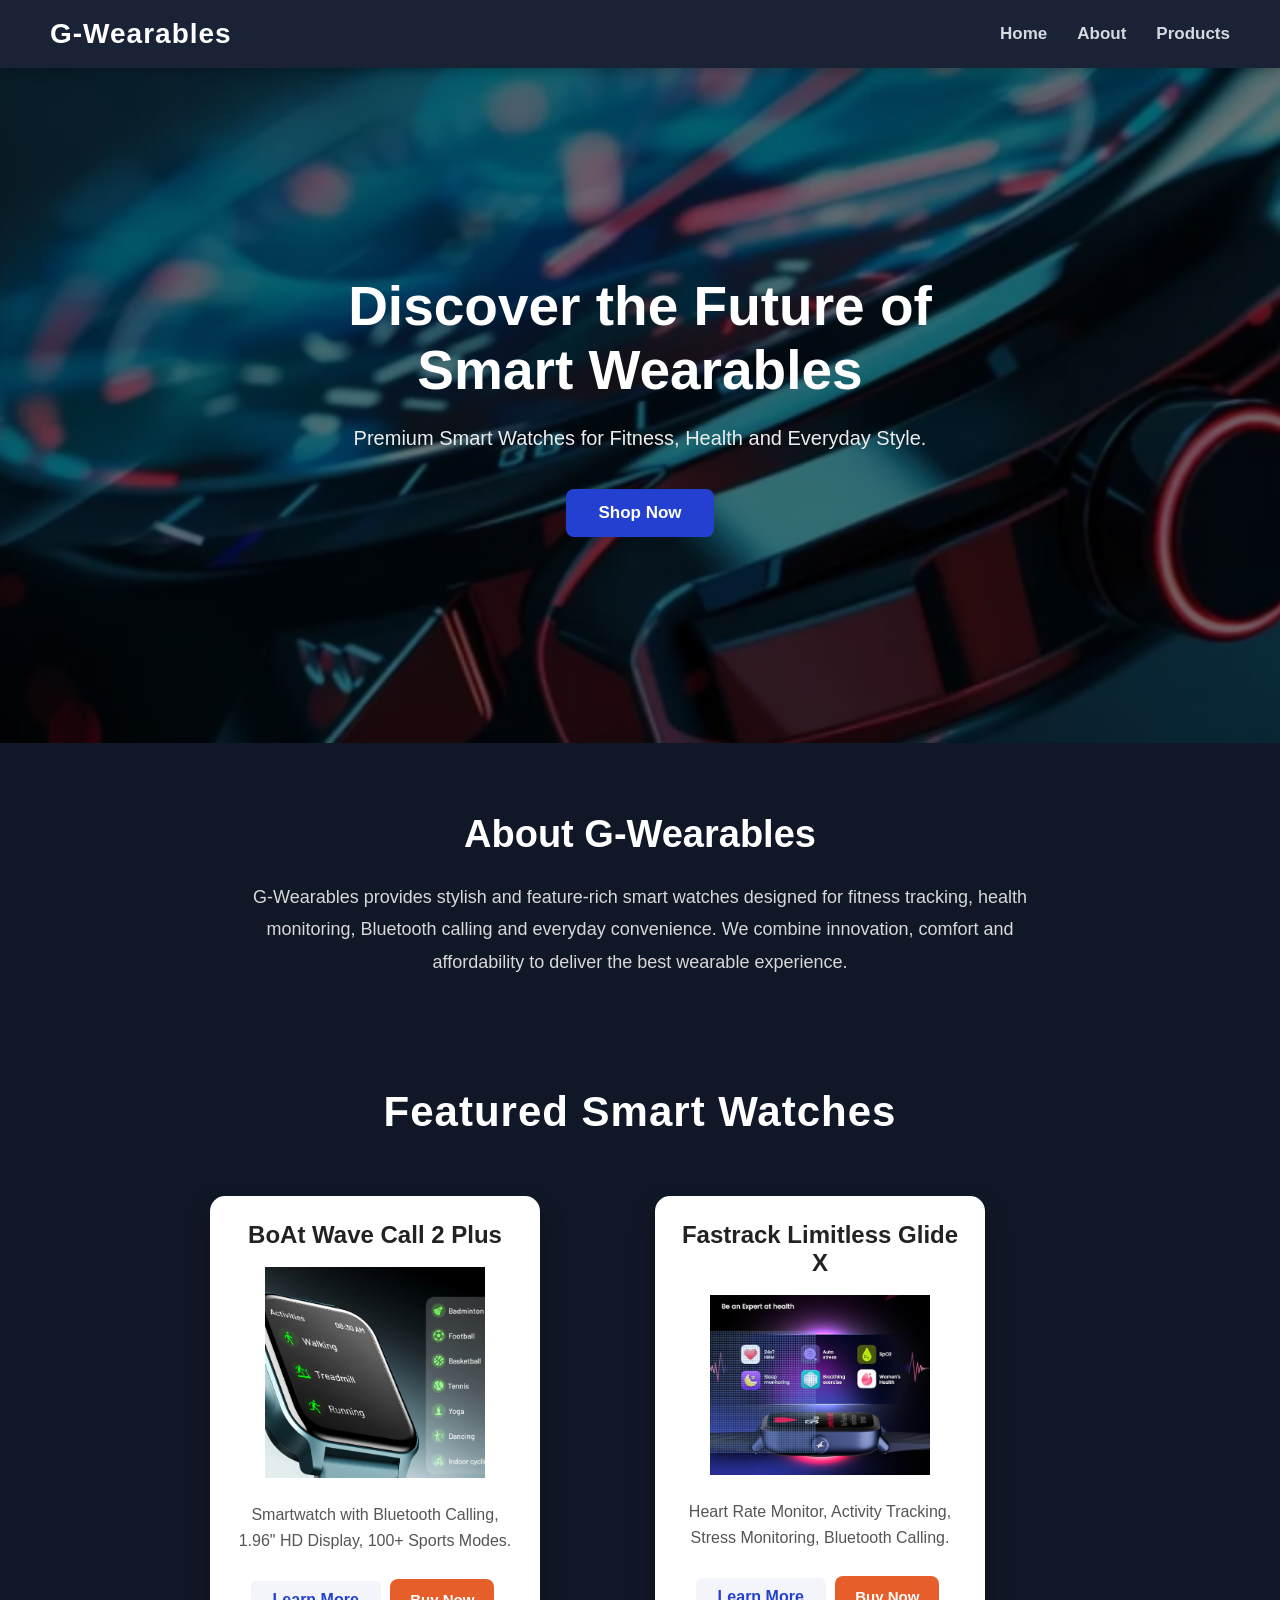
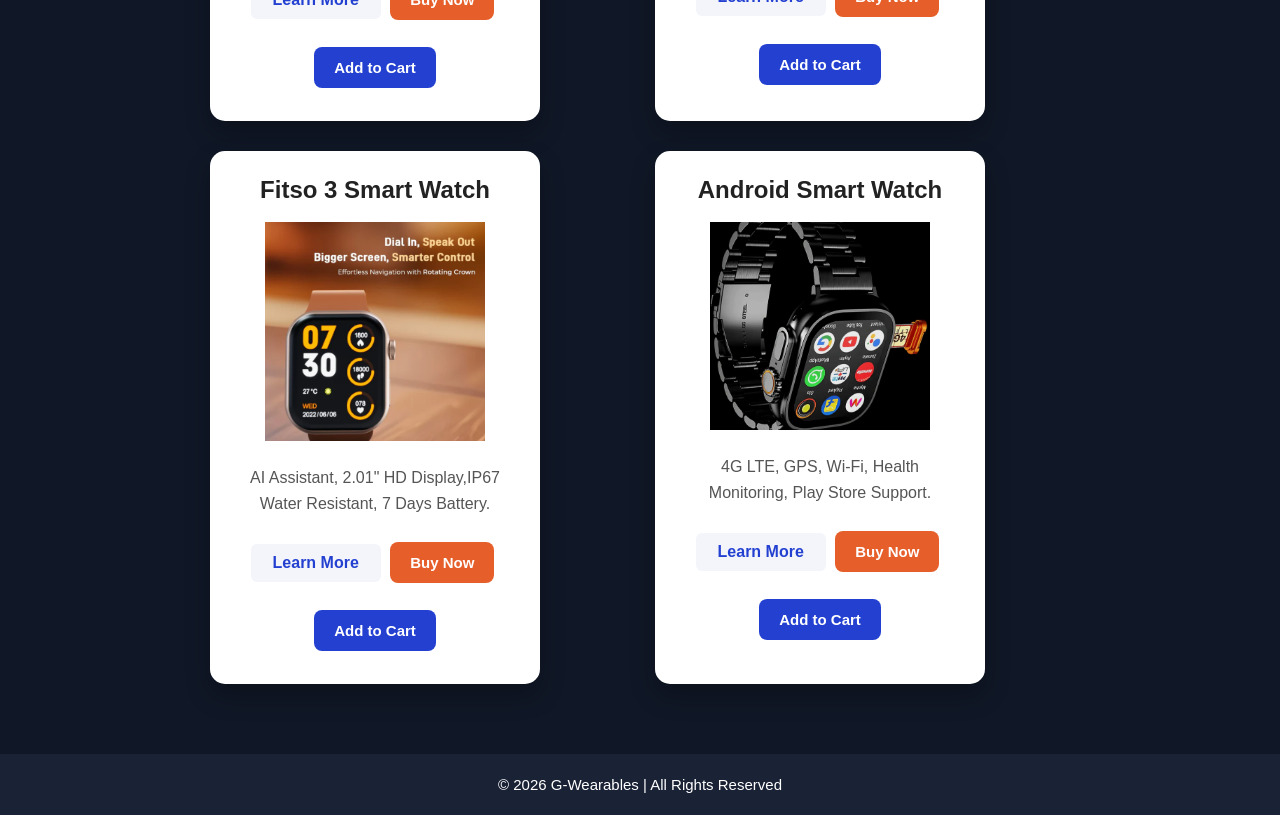
==== task4.html/ecommerce/index.html @ 4bc9c722 "Add files via upload" ====
<!DOCTYPE html>
<html lang="en">
<head>
    <meta charset="UTF-8">
    <meta name="viewport" content="width=device-width, initial-scale=1.0">
    <title>G-Wearables</title>
    <link rel="stylesheet" href="style.css">
</head>
<body>
 <!-- Navigation -->
    <nav class="navbar">
        <h2>G-Wearables</h2>
        <ul>
            <li><a href="#Home">Home</a></li>
            <li><a href="#About">About</a></li>
            <li><a href="#Products">Products</a></li>
        </ul>
    </nav>
    <!-- Hero Section -->
    <section class="hero" id="Home">
        <div class="hero-content">
            <h1>Discover the Future of Smart Wearables</h1>
            <p>Premium Smart Watches for Fitness, Health and Everyday Style.</p>
            <a href="#Products" class="hero-btn">
                Shop Now
            </a>
        </div>
    </section>
    <!-- About -->
    <section id="About" class="about">
        <h2>About G-Wearables</h2>
        <p>G-Wearables provides stylish and feature-rich smart watches
            designed for fitness tracking, health monitoring, Bluetooth
            calling and everyday convenience. We combine innovation,
            comfort and affordability to deliver the best wearable
            experience.</p>
    </section>
    <!-- Products Heading -->
    <h1 class="heading">Featured Smart Watches</h1>
    <!-- Products -->
    <div id="Products" class="products">

        <!-- Product 1 -->
        <div class="container">
            <h1>BoAt Wave Call 2 Plus</h1>
            <img src="watch3.png" alt="Boat Smart Watch">
            <p> Smartwatch with Bluetooth Calling, 1.96" HD Display, 100+ Sports Modes.</p>
            <a href="https://www.boat-lifestyle.com/products/wave-call-2-plus-bluetooth-calling-smartwatch?srsltid=AfmBOooKpJ8ueb7LvMNWWxfbOnEWikZYXGYNaiAl6IYztYIp7ESM-DQ9"
               target="_blank">Learn More</a>
            <button class="button1" onclick="showAlert()"> Buy Now</button>
            <button class="button2" onclick="showMessage()">Add to Cart</button>
        </div>

        <!-- Product 2 -->
        <div class="container">
            <h1>Fastrack Limitless Glide X</h1>
            <img src="watch4.png" alt="Fastrack Smart Watch">
            <p>Heart Rate Monitor, Activity Tracking, Stress Monitoring, Bluetooth Calling.</p>
            <a href="https://www.amazon.in/Fastrack-Limitless-SingleSync-Smartwatch-Assistant/dp/B0D9629NJQ?th=1"
               target="_blank">Learn More</a>
            <button class="button1" onclick="showAlert()">Buy Now</button>
            <button class="button2" onclick="showMessage()">Add to Cart</button>
        </div> 

        <!-- Product 3 -->
        <div class="container">
            <h1>Fitso 3 Smart Watch</h1>
            <img src="smartwatch.png" alt="Fitso Smart Watch">
            <p> AI Assistant, 2.01" HD Display,IP67 Water Resistant, 7 Days Battery.</p>
            <a href="https://www.lapcare.com/products/fitso-3-bt-calling-smartwatch-with-full-touch-control-lsw-012"
               target="_blank">Learn More</a>
            <button class="button1" onclick="showAlert()">Buy Now</button>
            <button class="button2" onclick="showMessage()">Add to Cart</button>
        </div>

        <!-- Product 4 -->
        <div class="container">
            <h1>Android Smart Watch</h1>
            <img src="watch2.png" alt="Android Smart Watch">
            <p>4G LTE, GPS, Wi-Fi, Health Monitoring, Play Store Support.</p>
            <a href="https://www.flipkart.com/shop-new-android-smart-watch-5g-4g-sim-lte-wi-fi-play-store-unlimited-apps-gps-youtube-smartwatch/p/itm4a3fd04765301"
               target="_blank"> Learn More</a>
            <button class="button1" onclick="showAlert()">Buy Now</button>
            <button class="button2" onclick="showMessage()">Add to Cart</button>
        </div>
    </div>

    <!-- Footer -->
    <footer>
        <p>© 2026 G-Wearables | All Rights Reserved</p>
    </footer>
    <script src="script.js"></script>
</body>
</html>
---- task4.html/ecommerce/style.css ----
* {
    margin: 0;
    padding: 0;
    box-sizing: border-box;
}
html {
    scroll-behavior: smooth;
}
body {
    font-family: Arial, sans-serif;
    background-color: #101726;
    color: #ffffff;
    min-height: 100vh;
}
.navbar {
    width: 100%;
    background: #1a2236;
    display: flex;
    justify-content: space-between;
    align-items: center;
    padding: 18px 50px;
    position: sticky;
    top: 0;
    z-index: 1000;
    box-shadow: 0 3px 10px rgba(0, 0, 0, 0.25);
}
.navbar h2 {
    color: #ffffff;
    font-size: 28px;
    letter-spacing: 1px;
}
.navbar ul {
    display: flex;
    list-style: none;
}
.navbar ul li {
    margin-left: 30px;
}
.navbar ul li a {
    color: #d6d9df;
    text-decoration: none;
    font-size: 17px;
    font-weight: 600;
    transition: color 0.3s ease;
}
.navbar ul li a:hover {
    color: #4da6ff;
}
.hero {
    height: 75vh;
    background: linear-gradient(rgba(0,0,0,0.55),rgba(0,0,0,0.55)),url("watchbanner.png");
    background-size: cover;
    background-position: center;
    display: flex;
    justify-content: center;
    align-items: center;
    text-align: center;
    padding: 20px;
}
.hero-content {
    max-width: 700px;
}
.hero-content h1 {
    color: white;
    font-size: 55px;
    margin-bottom: 20px;
}
.hero-content p {
    color: #ececec;
    font-size: 20px;
    line-height: 1.6;
    margin-bottom: 35px;
}
.hero-btn {
    display: inline-block;
    padding: 14px 32px;
    background: #2340d1;
    color: white;
    text-decoration: none;
    border-radius: 8px;
    font-size: 17px;
    font-weight: bold;
    transition: 0.3s;
}
.hero-btn:hover {
    background: #1a2e9c;
    transform: scale(1.05);
}
.about {
    width: 100%;
    padding: 70px 10%;
    text-align: center;
}
.about h2 {
    font-size: 38px;
    margin-bottom: 25px;
}
.about p {
    max-width: 800px;
    margin: auto;
    color: #d8d8d8;
    font-size: 18px;
    line-height: 1.8;
}
.heading {
    text-align: center;
    font-size: 42px;
    margin: 40px 0;
    color: white;
    letter-spacing: 1px;
}
.products {
    display: grid;
    grid-template-columns: repeat(2,1fr);
    justify-content: center;
    gap: 30px;
    width: 100%;
    padding: 20px;
    margin:auto;
    max-width: 900px;
}
.container {
    width: 100%;
    max-width: 330px;
    background: #ffffff;
    border-radius: 15px;
    padding: 25px;
    text-align: center;
    box-shadow: 0 12px 25px rgba(0, 0, 0, 0.25);
    transition: transform 0.3s ease, box-shadow 0.3s ease;
}
.container:hover {
    transform: translateY(-10px);
    box-shadow: 0 18px 35px rgba(0, 0, 0, 0.35);
}
.container h1 {
    color: #222;
    font-size: 24px;
    margin-bottom: 18px;
}
.container img {
    width: 220px;
    height: auto;
    margin-bottom: 20px;
    transition: transform 0.3s ease;
}
.container:hover img {
    transform: scale(1.08);
}
.container p {
    color: #555;
    font-size: 16px;
    line-height: 1.6;
    margin-bottom: 18px;
}
.rating {
    color: #f5b301;
    font-size: 18px;
    font-weight: bold;
    margin-bottom: 10px;
}
.price {
    color: #2340d1;
    font-size: 28px;
    margin-bottom: 18px;
}
.container a {
    display: inline-block;
    text-decoration: none;
    background: #f3f5fb;
    color: #2340d1;
    padding: 10px 22px;
    border-radius: 6px;
    font-weight: bold;
    margin-bottom: 20px;
    transition: 0.3s;
}
.container a:hover {
    background: #2340d1;
    color: white;
}
.button1,.button2 {
    padding: 12px 20px;
    border: none;
    border-radius: 8px;
    cursor: pointer;
    font-size: 15px;
    font-weight: bold;
    margin: 8px 5px;
    transition: 0.3s;
}
.button1 {
    background: #e65f2b;
    color: white;
}
.button2 {
    background: #2340d1;
    color: white;
}
.button1:hover {
    background: #b94316;
    transform: scale(1.05);
}
.button2:hover {
    background: #182f9d;
    transform: scale(1.05);
}
footer {
    width: 100%;
    background: #1a2236;
    color: white;
    text-align: center;
    padding: 22px;
    margin-top: 50px;
    font-size: 15px;
}
@media (max-width: 768px) {
    .navbar {
        flex-direction: column;
        padding: 20px;
    }
    .navbar ul {
        flex-direction: column;
        margin-top: 15px;
        align-items: center;
    }
    .navbar ul li {
        margin: 10px 0;
    }
    .hero {
        height: 60vh;
    }
    .hero-content h1 {
        font-size: 36px;
    }
    .hero-content p {
        font-size: 17px;
    }
    .heading {
        font-size: 32px;
    }
    .about h2 {
        font-size: 30px;
    }
    .about p {
        font-size: 16px;
    }
    .container {
        max-width: 90%;
    }
    .container img {
        width: 180px;
    }
    .button1,.button2 {
        width: 100%;
        margin: 8px 0;
    }
}
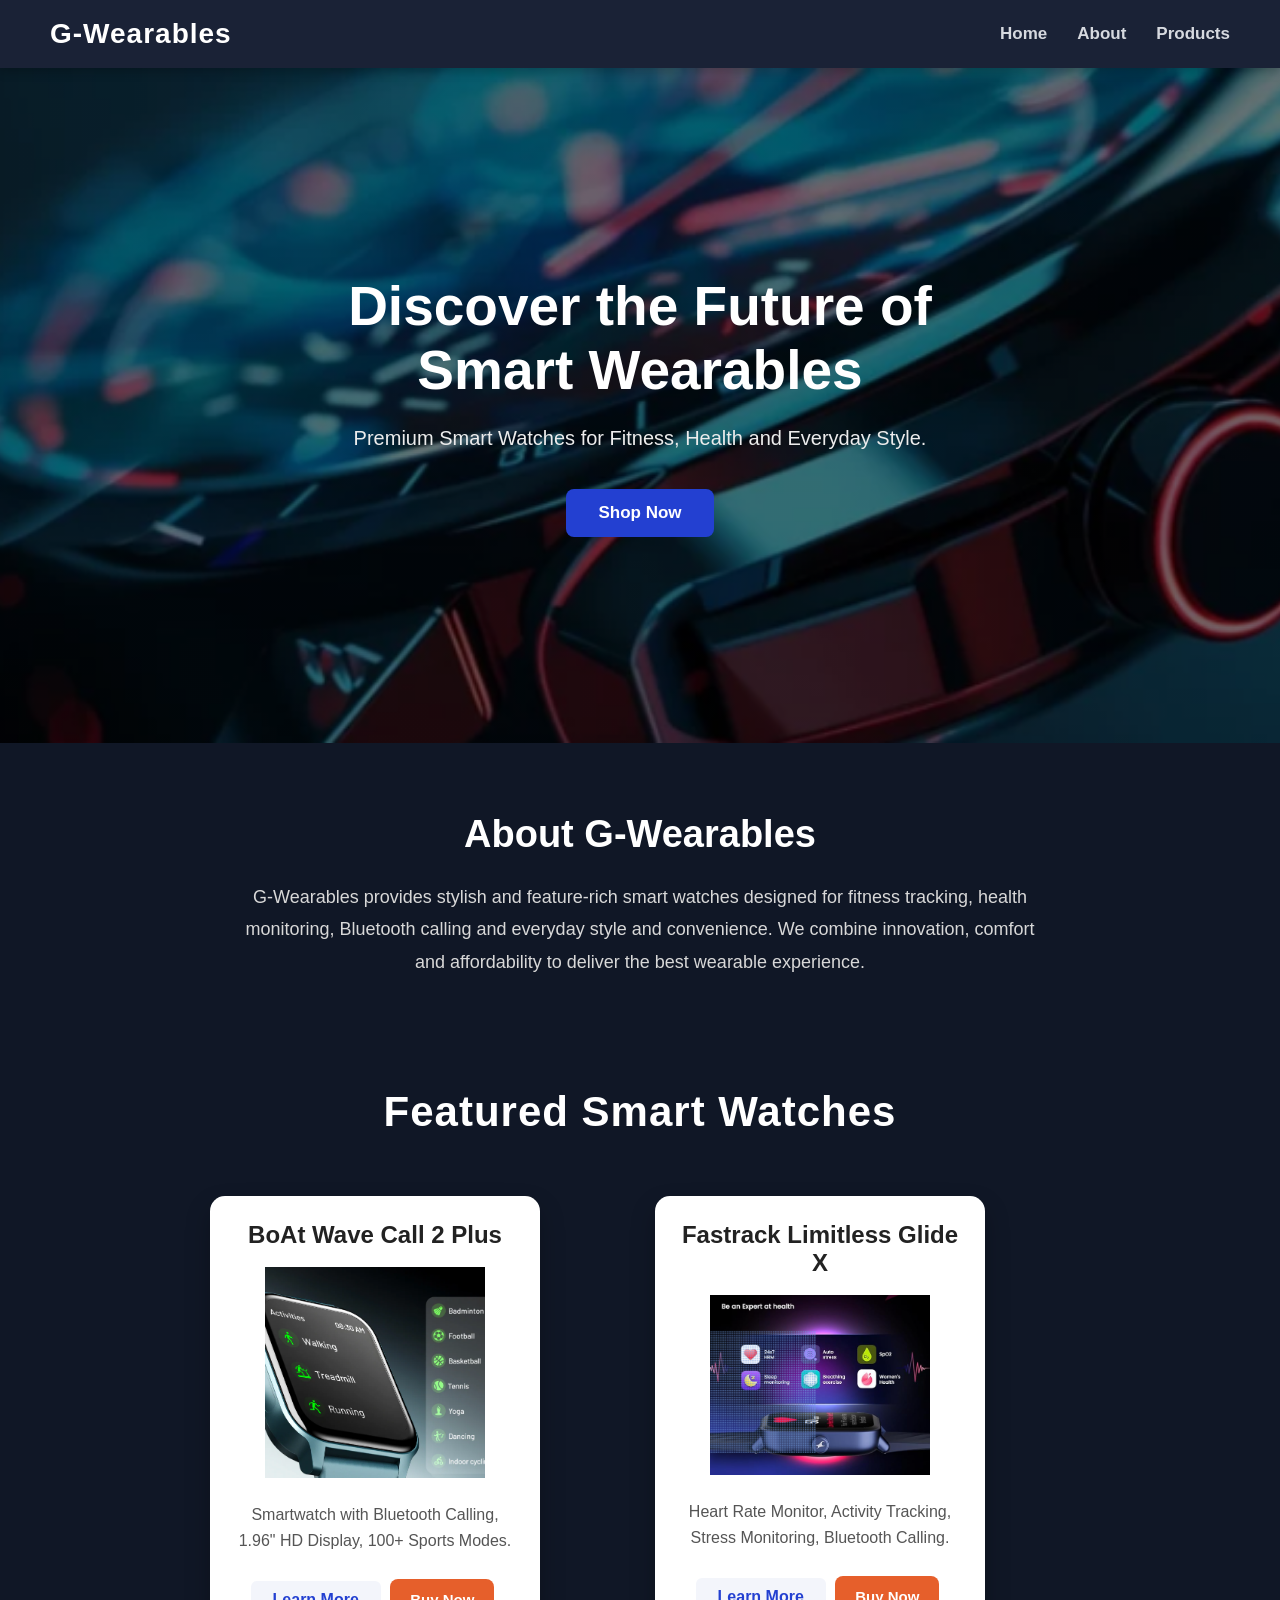
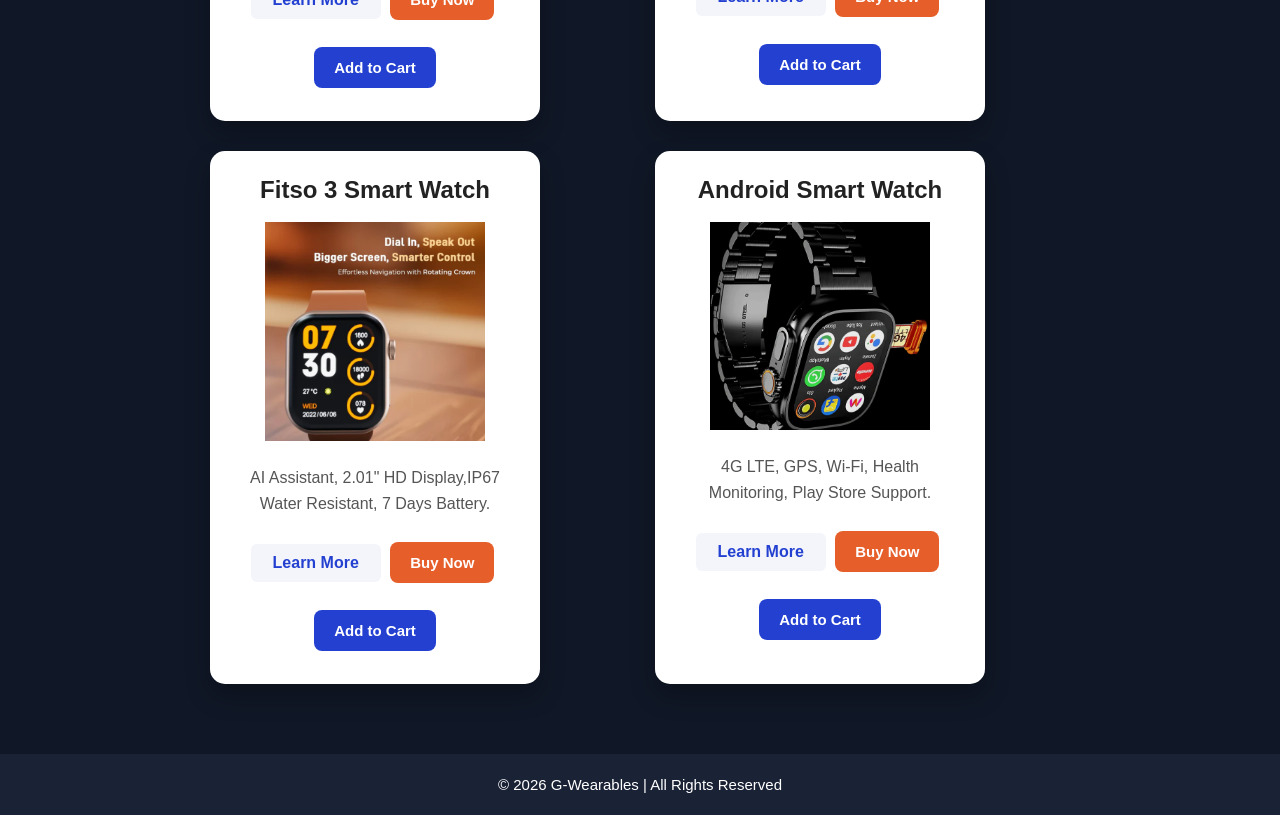
==== commit 06771024: "Update index.html" ====
--- a/task4.html/ecommerce/index.html
+++ b/task4.html/ecommerce/index.html
@@ -31,7 +31,7 @@
         <h2>About G-Wearables</h2>
         <p>G-Wearables provides stylish and feature-rich smart watches
             designed for fitness tracking, health monitoring, Bluetooth
-            calling and everyday convenience. We combine innovation,
+            calling and everyday style and convenience. We combine innovation,
             comfort and affordability to deliver the best wearable
             experience.</p>
     </section>
@@ -91,4 +91,4 @@
     </footer>
     <script src="script.js"></script>
 </body>
-</html>+</html>
